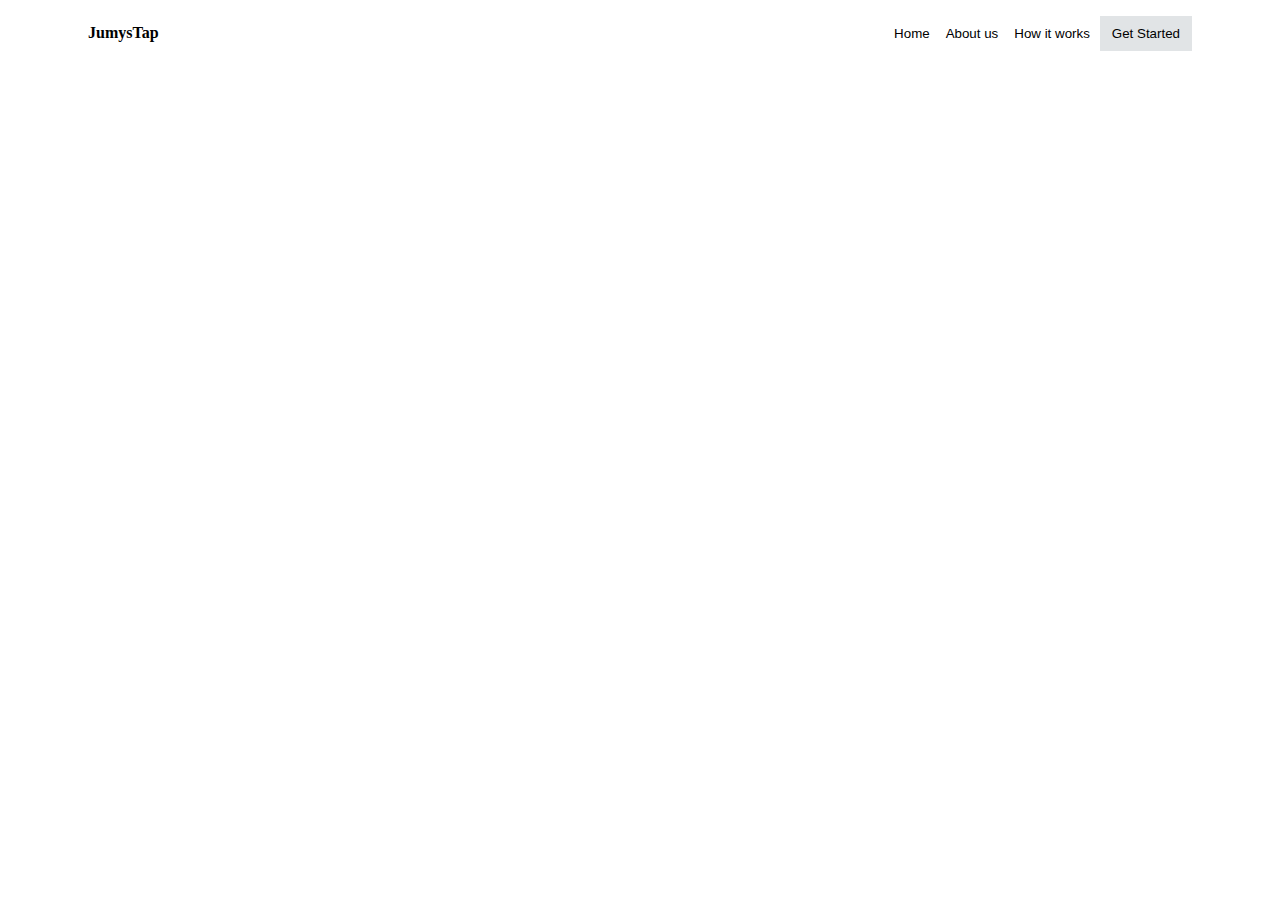
==== JumysTap/index.html @ 1423616f "first commit" ====
<!DOCTYPE html>
<html lang="en">
<head>
    <meta charset="UTF-8">
    <meta name="viewport" content="width=device-width, initial-scale=1.0">
    <link rel="stylesheet" href="/JumysTap/style.css">
    <title>Document</title>
</head>
<body>
    <header class="header">
        <div class="left_header">
            <p class="logo">JumysTap</p>
        </div>
        <div class="right_header">
            <button class="non_active">Home</button>
            <button class="non_active">About us</button>
            <button class="non_active">How it works</button>
            <button class="active">Get Started</button>
        </div>
    </header>
</body>
</html>
---- JumysTap/style.css ----
.header {
    display: flex;
    justify-content: space-between;
    align-items: center;
    padding-left: 80px;
    padding-right: 80px;
}

.non_active {
    border: 0;
    background-color: transparent;
}

.logo {
    font-weight: 600;
}

.active {
    background-color: #081E341F;
    border: 0;
    padding-left: 12px;
    padding-right: 12px;
    padding-top: 10px;
    padding-bottom: 10px;
}
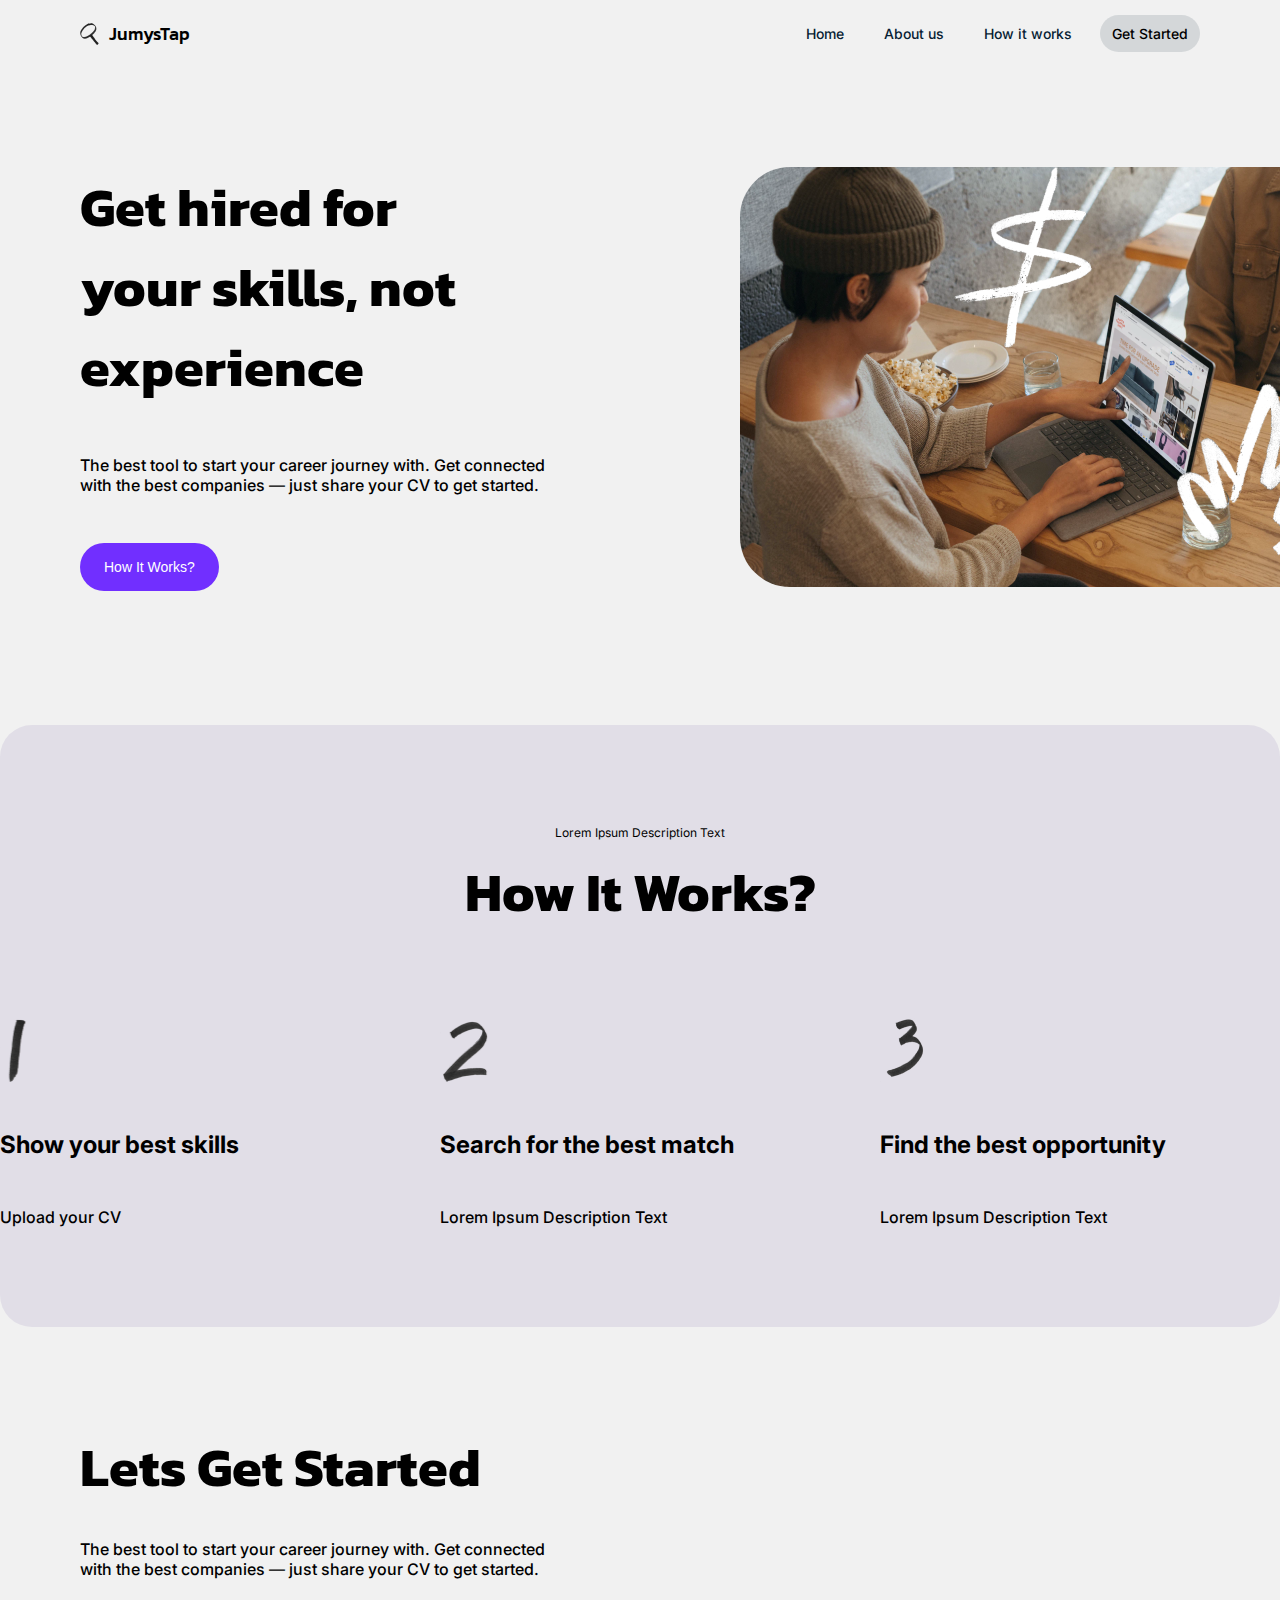
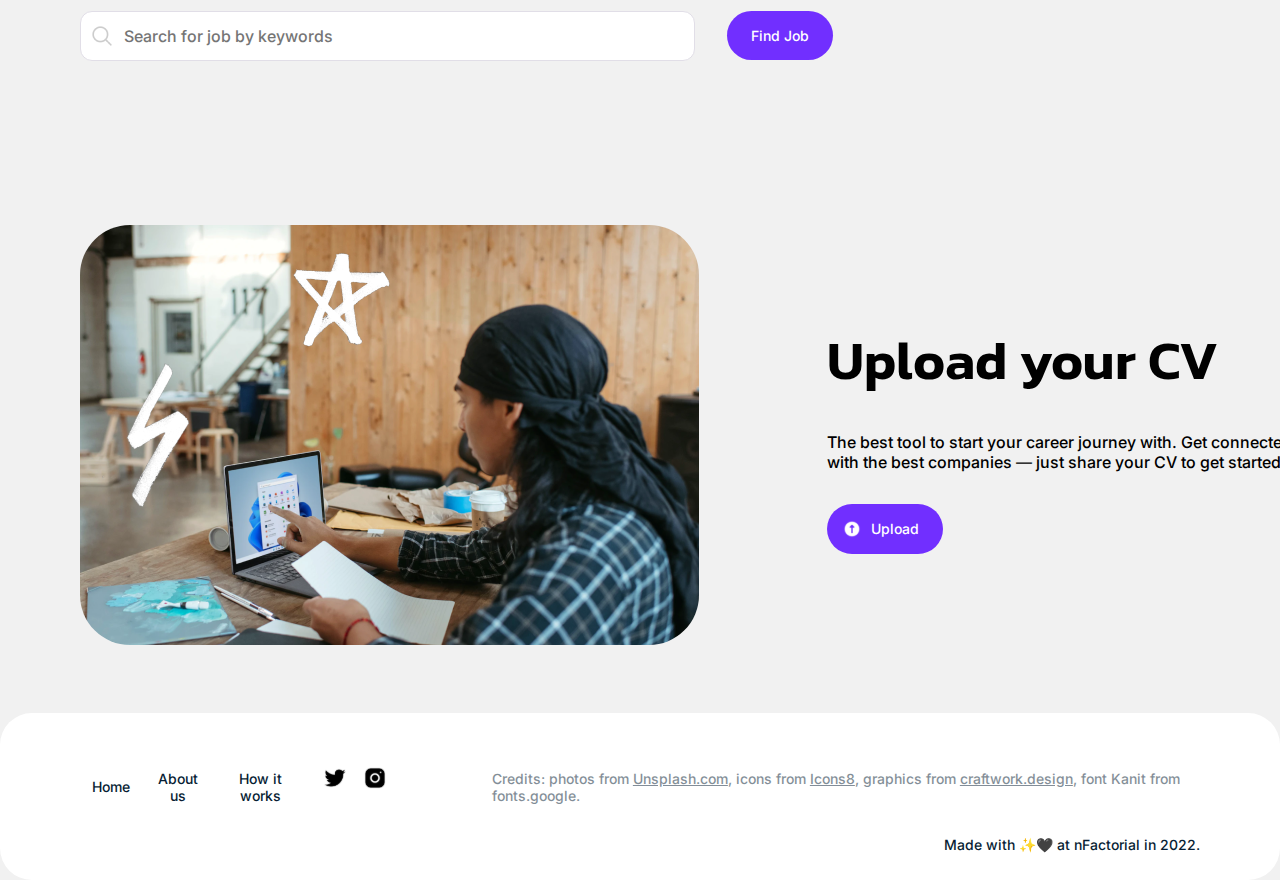
==== commit b781febf: "first commit" ====
--- a/JumysTap/index.html
+++ b/JumysTap/index.html
@@ -1,22 +1,128 @@
 <!DOCTYPE html>
 <html lang="en">
-<head>
-    <meta charset="UTF-8">
-    <meta name="viewport" content="width=device-width, initial-scale=1.0">
-    <link rel="stylesheet" href="/JumysTap/style.css">
-    <title>Document</title>
-</head>
-<body>
+  <head>
+    <meta charset="UTF-8" />
+    <meta name="viewport" content="width=device-width, initial-scale=1.0" />
+    <link rel="stylesheet" href="/JumysTap/style.css" />
+    <link rel="stylesheet" href="./adaptive.css" />
+    <title>JumysTap</title>
+  </head>
+  <body>
     <header class="header">
-        <div class="left_header">
-            <p class="logo">JumysTap</p>
+      <div class="left_header">
+        <p class="logo">JumysTap</p>
+        <img
+          class="magnifier_image"
+          src="./magnifier.png"
+          alt="Magnifier_Image"
+        />
+      </div>
+      <div class="right_header">
+        <button class="non_active">Home</button>
+        <button class="non_active">About us</button>
+        <button class="non_active">How it works</button>
+        <button class="active">Get Started</button>
+      </div>
+    </header>
+
+    <div class="container">
+      <div class="left_content">
+        <p class="main_text">Get hired for your skills, not experience</p>
+        <p class="description_text">
+          The best tool to start your career journey with. Get connected with
+          the best companies — just share your CV to get started.
+        </p>
+        <button class="btn">How It Works?</button>
+      </div>
+      <div class="right_content">
+        <img class="main_image" src="./image_w.png" alt="Main Image" />
+        <!-- <img class="dollar_image" src="./dollar 1.png" alt="Dollar">
+            <img class="fire_image" src="./fire 1.png" alt="Fire"> -->
+      </div>
+    </div>
+
+    <div class="main_content">
+      <div class="top_content">
+        <p class="small_text">Lorem Ipsum Description Text</p>
+        <p class="large_text">How It Works?</p>
+      </div>
+      <div class="bottom_content">
+        <div class="first">
+          <img class="first_image" src="./1.png" alt="" />
+          <p class="first_text">Show your best skills</p>
+          <p class="first2_text">Upload your CV</p>
         </div>
-        <div class="right_header">
-            <button class="non_active">Home</button>
-            <button class="non_active">About us</button>
-            <button class="non_active">How it works</button>
-            <button class="active">Get Started</button>
+        <div class="second">
+          <img class="second_image" src="./2.png" alt="" />
+          <p class="first_text">Search for the best match</p>
+          <p class="first2_text">Lorem Ipsum Description Text</p>
         </div>
-    </header>
-</body>
-</html>+        <div class="third">
+          <img class="third_image" src="./3.png" alt="" />
+          <p class="first_text">Find the best opportunity</p>
+          <p class="first2_text">Lorem Ipsum Description Text</p>
+        </div>
+      </div>
+    </div>
+
+    <div class="InputField">
+      <p class="main2_text">Lets Get Started</p>
+      <p class="description2_text">
+        The best tool to start your career journey with. Get connected with the
+        best companies — just share your CV to get started.
+      </p>
+      <div class="textField_content">
+        <input
+          class="search_field"
+          type="text"
+          placeholder="Search for job by keywords"
+        />
+        <img class="search_icon" src="./Search.png" alt="" />
+        <button class="btn_2">Find Job</button>
+      </div>
+    </div>
+
+    <div class="container_2">
+      <div class="left_side">
+        <img class="left_image" src="./image_5.png" alt="" />
+      </div>
+
+      <div class="right_side">
+        <p class="main_text2">Upload your CV</p>
+        <p class="description_text2">
+          The best tool to start your career journey with. Get connected with
+          the best companies — just share your CV to get started.
+        </p>
+        <button class="btn_3">
+          <img class="icon" src="./Upward_Arrow.svg" alt="" />
+          Upload
+        </button>
+      </div>
+    </div>
+
+    <footer class="footer">
+      <div class="left_footer">
+        <button class="non_active_footer">Home</button>
+        <button class="non_active_footer">About us</button>
+        <button class="non_active_footer">How it works</button>
+        <img class="twitter" src="./Twitter.svg" alt="" />
+        <img class="instagram" src="./Instagram.svg" alt="" />
+      </div>
+
+      <div class="right_footer">
+        <p class="tag">
+          Credits: photos from
+          <a class="links" href="https://unsplash.com/@surface"> Unsplash.com</a
+          >, icons from <a class="links" href="https://icons8.com/">Icons8</a>,
+          graphics from
+          <a
+            class="links"
+            href="https://craftwork.design/checkout/purchase-confirmation/?payment_key=a3ba0d28aa30dfd691cd535acb1f4228"
+            >craftwork.design</a
+          >, font Kanit from fonts.google.
+        </p>
+        <p class="tag_2">Made with ✨🖤 at nFactorial in 2022.</p>
+      </div>
+    </footer>
+  </body>
+</html>
--- a/JumysTap/style.css
+++ b/JumysTap/style.css
@@ -1,25 +1,411 @@
+@import url("https://fonts.googleapis.com/css2?family=Inter:wght@100;200;300;400;500;600;700;800;900&display=swap");
+@import url("https://fonts.googleapis.com/css2?family=Kanit:ital,wght@0,100;0,200;0,300;0,400;0,500;0,600;0,700;0,800;0,900;1,100;1,200;1,300;1,400;1,500;1,600;1,700;1,800;1,900&display=swap");
+
 .header {
-    display: flex;
-    justify-content: space-between;
-    align-items: center;
-    padding-left: 80px;
-    padding-right: 80px;
+  display: flex;
+  justify-content: space-between;
+  align-items: center;
+  padding-left: 80px;
+  padding-right: 80px;
+  background-color: rgb(241, 241, 241);
 }
 
 .non_active {
-    border: 0;
-    background-color: transparent;
+  border: 0;
+  background-color: transparent;
+  padding: 10px 12px 10px 12px;
+  font-family: Inter;
+  font-size: 14px;
+  font-weight: 500;
+  border-radius: 100px;
+  color: #081e34;
 }
 
 .logo {
-    font-weight: 600;
+  font-family: "Kanit", sans-serif;
+  font-weight: 500;
+  font-size: 18px;
+  color: black;
+  padding-top: 20px;
+  padding-bottom: 20px;
+}
+.magnifier_image {
+  width: 18.675px;
+  height: 22px;
+  align-self: center;
+  padding-right: 10px;
 }
 
 .active {
-    background-color: #081E341F;
-    border: 0;
-    padding-left: 12px;
-    padding-right: 12px;
-    padding-top: 10px;
-    padding-bottom: 10px;
-}+  background-color: #081e341f;
+  border: 0;
+  padding-left: 12px;
+  padding-right: 12px;
+  padding-top: 10px;
+  padding-bottom: 10px;
+  border-radius: 100px;
+  font-family: Inter;
+  font-size: 14px;
+  font-weight: 500;
+}
+.right_header {
+  display: flex;
+  gap: 16px;
+}
+.left_header {
+  display: flex;
+  flex-direction: row-reverse;
+}
+* {
+  padding: 0;
+  margin: 0;
+}
+
+.container {
+  width: 100%;
+  padding-top: 100px;
+  padding-bottom: 100px;
+  display: flex;
+  background-color: rgb(241, 241, 241);
+  justify-content: space-between;
+  gap: 165px;
+}
+
+.left_content {
+  font-family: "Inter", sans-serif;
+  display: flex;
+  flex-direction: column;
+  gap: 48px;
+  padding-left: 80px;
+}
+
+.right_content {
+  padding-right: 80px;
+  width: 687px;
+  height: 458px;
+  /* background-image: url('./image\ 4.png'); */
+  /* background-repeat: no-repeat; */
+  /* border-radius: 50px; */
+}
+
+.main_text {
+  width: 395px;
+  font-family: "Kanit", sans-serif;
+  font-weight: 700;
+  font-size: 54px;
+}
+
+.description_text {
+  width: 495px;
+  font-weight: 500;
+  font-size: 16px;
+}
+
+.btn {
+  background-color: #712fff;
+  color: white;
+  border-radius: 100px;
+  border: 0;
+  padding: 16px 24px 16px 24px;
+  font-size: 14px;
+  font-weight: 500;
+  width: fit-content;
+}
+
+.main_image {
+  border-radius: 50px;
+}
+
+.dollar_image {
+  position: absolute;
+  top: 10;
+  left: 40;
+}
+
+.fire_image {
+  position: absolute;
+  bottom: 20;
+}
+
+.main_content {
+  display: flex;
+  /* width: 100vw; */
+  /* height: 562px; */
+  border-radius: 32px;
+  background: #e1dee7;
+  padding-top: 100px;
+  padding-left: 80px;
+  padding-right: 80px;
+  padding-bottom: 100px;
+  justify-content: center;
+  align-items: center;
+  flex-direction: column;
+  align-self: stretch;
+  gap: 86px;
+}
+
+body {
+  background-color: rgb(241, 241, 241);
+}
+
+.top_content {
+  display: flex;
+  flex-direction: column;
+  justify-content: center;
+  align-items: center;
+  gap: 12px;
+}
+
+.small_text {
+  font-family: Inter;
+  font-size: 12px;
+  font-weight: 400;
+}
+
+.large_text {
+  font-family: Kanit;
+  font-size: 54px;
+  font-weight: 700;
+}
+
+.bottom_content {
+  display: flex;
+  /* align-items: flex-start; */
+  gap: 40px;
+}
+
+.first_image {
+  width: 35.127px;
+  height: 64px;
+}
+
+.first {
+  display: flex;
+  flex-direction: column;
+  gap: 48px;
+}
+
+.first_text {
+  font-family: Inter;
+  font-size: 24px;
+  font-weight: 700;
+  width: 400px;
+}
+
+.first2_text {
+  font-family: Inter;
+  font-size: 16px;
+  font-weight: 500;
+  width: 400px;
+}
+
+.second {
+  display: flex;
+  flex-direction: column;
+  gap: 48px;
+}
+
+.second_image {
+  width: 48.299px;
+  height: 64px;
+}
+
+.third {
+  display: flex;
+  flex-direction: column;
+  gap: 48px;
+}
+
+.third_image {
+  width: 48.565px;
+  height: 64px;
+}
+
+.main2_text {
+  font-family: Kanit;
+  font-size: 54px;
+  font-weight: 700;
+}
+
+.description2_text {
+  font-family: Inter;
+  font-size: 16px;
+  font-weight: 500;
+  width: 495px;
+}
+
+.btn_2 {
+  background-color: #712fff;
+  color: white;
+  border: 0;
+  border-radius: 100px;
+  padding: 16px 24px 16px 24px;
+  font-size: 14px;
+  font-weight: 500;
+  font-family: Inter;
+}
+
+.InputField {
+  display: flex;
+  flex-direction: column;
+  padding: 100px 80px 100px 80px;
+  background-color: rgb(241, 241, 241);
+  gap: 32px;
+}
+
+.textField_content {
+  position: relative;
+  display: flex;
+  align-items: flex-start;
+  gap: 32px;
+}
+
+.search_icon {
+  position: absolute;
+  top: 50%;
+  transform: translateY(-50%);
+  left: 10px;
+}
+
+.search_field {
+  border-radius: 12px;
+  border: 1px solid #e1dee7;
+  background-color: white;
+  display: flex;
+  padding: 13px 75px 13px 43px;
+  align-items: flex-start;
+  gap: 12px;
+  font-family: Inter;
+  font-size: 16px;
+  font-weight: 500;
+  width: 495px;
+  height: 22px;
+  /* opacity: 0.5; */
+}
+
+.container_2 {
+  display: flex;
+  padding: 64px 80px 64px 80px;
+  justify-content: space-between;
+  gap: 128px;
+  background-color: rgb(241, 241, 241);
+}
+
+.right_side {
+  display: flex;
+  flex-direction: column;
+  justify-content: center;
+  align-items: flex-start;
+  gap: 32px;
+}
+
+.left_image {
+  border-radius: 50px;
+}
+
+.main_text2 {
+  font-family: Kanit;
+  font-size: 54px;
+  font-weight: 600;
+}
+
+.description_text2 {
+  width: 495px;
+  font-family: Inter;
+  font-size: 16px;
+  font-weight: 500;
+}
+
+.btn_3 {
+  font-family: Inter;
+  font-size: 14px;
+  font-weight: 500;
+  background-color: #712fff;
+  border-radius: 100px;
+  border: 0;
+  padding: 16px 24px 16px 16px;
+  color: white;
+  width: fit-content;
+}
+
+.icon {
+  width: 18px;
+  height: 18px;
+  vertical-align: -4px;
+  margin-right: 6px;
+}
+
+.footer {
+  display: flex;
+  border-radius: 32px;
+  flex-direction: row;
+  padding: 32px 80px 52px 80px;
+  justify-content: space-between;
+  align-items: center;
+  gap: 105px;
+  background-color: rgb(255, 255, 255);
+}
+
+.left_footer {
+  display: flex;
+  flex-direction: row;
+  /* justify-content: flex-start; */
+}
+
+.right_footer {
+  display: flex;
+  flex-direction: column;
+  position: relative;
+  top: 25px;
+  gap: 32px;
+}
+
+.twitter {
+  padding-left: 16px;
+  padding-right: 16px;
+  width: 24px;
+  height: 24px;
+  top: 6px;
+  position: relative;
+}
+
+.instagram {
+  width: 24px;
+  height: 24px;
+  top: 6px;
+  position: relative;
+}
+.non_active_footer {
+  border: 0;
+  background-color: transparent;
+  padding: 10px 12px 10px 12px;
+  font-family: Inter;
+  font-size: 14px;
+  font-weight: 500;
+  border-radius: 100px;
+  color: #081e34;
+}
+.links {
+  font-size: 14px;
+  font-family: Inter;
+  font-weight: 500;
+  color: #081e34;
+}
+.tag {
+  font-size: 14px;
+  font-family: Inter;
+  font-weight: 500;
+  color: #081e34;
+  opacity: 0.5;
+}
+
+.tag_2 {
+  color: #081e34;
+  text-align: center;
+  font-size: 14px;
+  font-family: Inter;
+  font-weight: 500;
+  display: flex;
+  justify-content: flex-end;
+  /* padding-bottom: 20px; */
+}
--- a/JumysTap/adaptive.css
+++ b/JumysTap/adaptive.css
@@ -0,0 +1,246 @@
+/* Large Devices, Wide Screens */
+@media only screen and (max-width: 1200px) {
+}
+
+/* Medium Devices, Desktops */
+@media only screen and (max-width: 992px) {
+  /* */
+}
+
+/* Small Devices, Tablets */
+@media only screen and (max-width: 768px) {
+  /* */
+}
+
+/* Extra Small Devices, Phones */
+@media only screen and (max-width: 480px) {
+  .header {
+    display: flex;
+    justify-content: space-between;
+    align-items: center;
+    gap: 92px;
+    padding: 12px 24px 12px 24px;
+  }
+  .non_active {
+    display: none;
+  }
+
+  .container {
+    width: 360px;
+    display: flex;
+    flex-direction: column-reverse;
+    padding: 32px 24px 32px 24px;
+    gap: 54px;
+    align-items: center;
+    /* align-self: baseline; */
+    /* align-content: center; */
+  }
+
+  .right_content {
+    display: flex;
+    justify-content: center;
+    height: auto;
+    align-items: center;
+    padding-right: 35px;
+  }
+
+  .left_content {
+    display: flex;
+    justify-content: center;
+    align-items: center;
+    gap: 24px;
+    padding-left: 0px;
+    padding-right: 50px;
+  }
+
+  .main_text {
+    width: 312px;
+    font-family: "Kanit", sans-serif;
+    font-weight: 700;
+    font-size: 32px;
+    text-align: center;
+    /* line-height: 120%; */
+  }
+
+  .description_text {
+    width: 312px;
+    font-weight: 500;
+    font-size: 14px;
+    text-align: center;
+  }
+
+  .main_image {
+    display: flex;
+    width: 373px;
+    height: 249px;
+    flex-shrink: 0;
+  }
+
+  .main_content {
+    display: flex;
+    flex-direction: column;
+    padding: 54px 24px 54px 24px;
+    align-items: baseline;
+    justify-content: center;
+  }
+
+  .top_content {
+    display: flex;
+    flex-direction: column;
+    justify-content: center;
+    align-items: center;
+    align-self: center;
+    gap: 12px;
+  }
+  .bottom_content {
+    display: flex;
+    flex-direction: column;
+    align-items: center;
+    justify-content: center;
+    /* align-items: center; */
+    /* align-content: center; */
+    gap: 40px;
+  }
+
+  .first {
+    gap: 24px;
+    /* align-content: center; */
+  }
+
+  .second {
+    gap: 24px;
+  }
+
+  .third {
+    gap: 24px;
+  }
+
+  .large_text {
+    font-size: 32px;
+    /* text-align: center; */
+  }
+  .first_image {
+    width: 23.052px;
+    height: 42px;
+  }
+  .first_text {
+    font-size: 20px;
+  }
+
+  .first2_text {
+    font-size: 14px;
+  }
+
+  .second_image {
+    width: 31.696px;
+    height: 42px;
+  }
+
+  .third_image {
+    width: 31.871px;
+    height: 42px;
+  }
+
+  .main2_text {
+    font-size: 24px;
+    width: 312px;
+    text-align: center;
+  }
+
+  .description2_text {
+    font-size: 14px;
+    text-align: center;
+    width: 312px;
+  }
+
+  .InputField {
+    display: flex;
+    padding: 54px 24px 54px 24px;
+    justify-content: center;
+    /* align-items: center; */
+    gap: 32px;
+  }
+
+  .textField_content {
+    display: flex;
+    flex-direction: column;
+    align-items: center;
+  }
+
+  .search_field {
+    padding: 13px 0px 13px 13px;
+    width: 312px;
+    text-align: center;
+    gap: 12px;
+  }
+
+  .search_icon {
+    width: 24px;
+    height: 24px;
+    position: absolute;
+    top: 25px;
+    transform: translateY(-50%);
+    /* left: 10px; */
+  }
+  .container_2 {
+    display: flex;
+    flex-direction: column;
+    padding: 64px 24px 64px 24px;
+    justify-content: center;
+    align-items: center;
+  }
+  .left_image {
+    width: 352.827px;
+    height: 233.333px;
+  }
+
+  .main_text2 {
+    font-size: 24px;
+  }
+
+  .description_text2 {
+    font-size: 14px;
+    width: 312px;
+  }
+
+  .footer {
+    display: flex;
+    flex-direction: column;
+    align-items: baseline;
+    padding: 32px 24px 32px 24px;
+    gap: 40px;
+  }
+
+  .left_footer {
+    display: flex;
+    flex-direction: column;
+    gap: 16px;
+    align-items: flex-start;
+  }
+
+  .right_footer {
+    display: flex;
+    align-items: flex-start;
+    gap: 40px;
+  }
+
+  .twitter {
+    padding-left: 0px;
+    position: relative;
+    left: 10px;
+  }
+
+  .instagram {
+    position: relative;
+    left: 10px;
+  }
+
+  .tag_2 {
+    padding-bottom: 20px;
+  }
+}
+
+/* Custom, iPhone Retina */
+@media only screen and (max-width: 320px) {
+  /* */
+}
